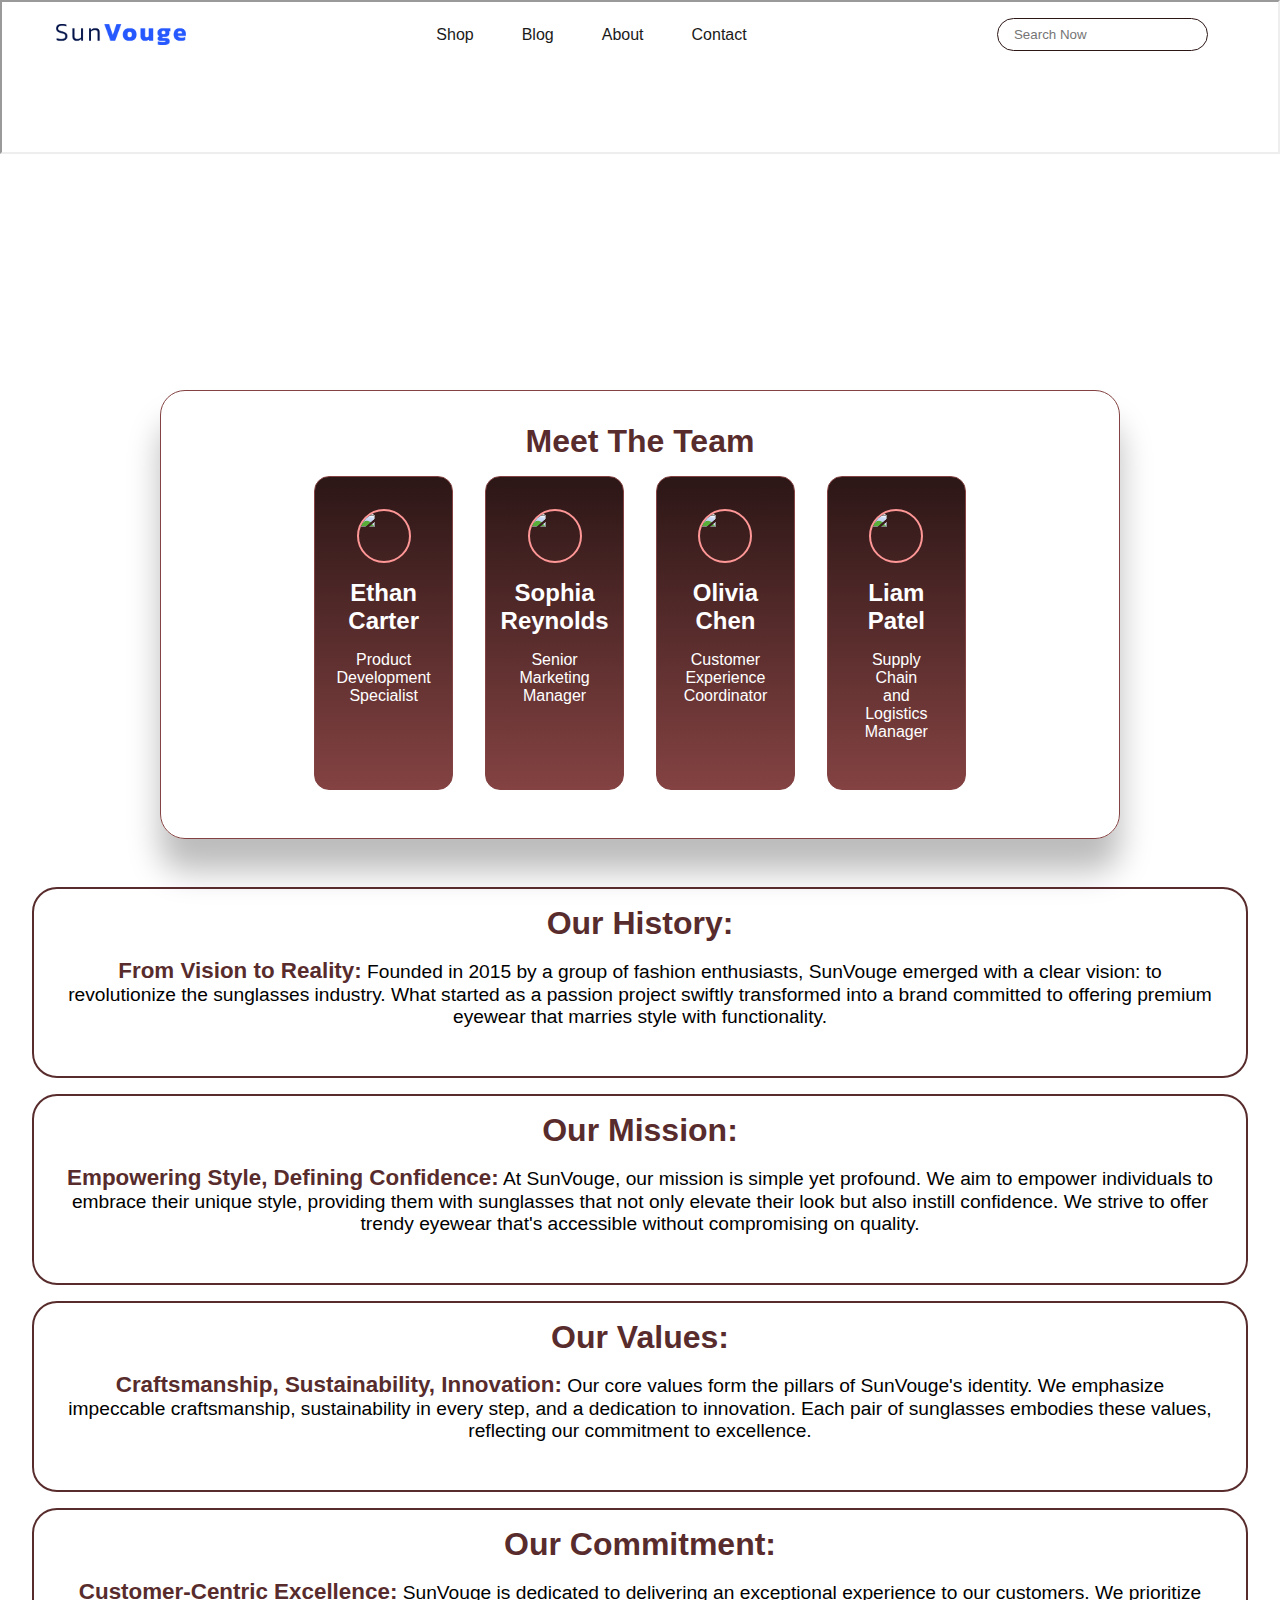
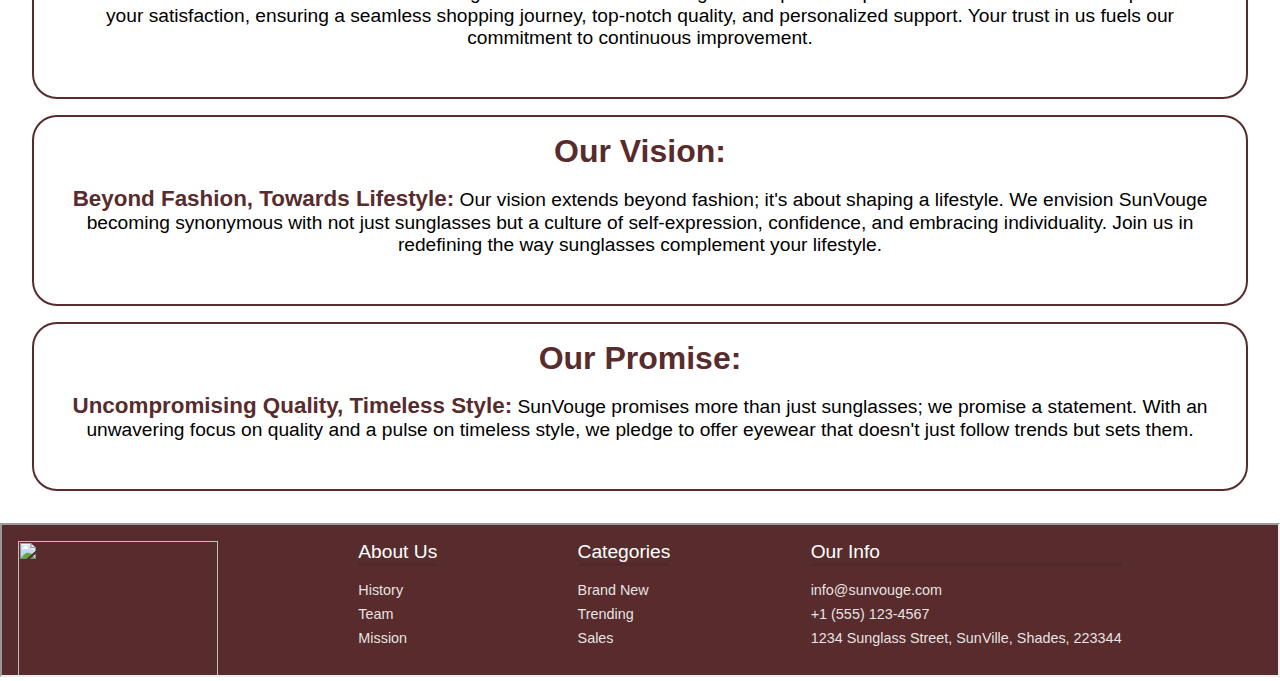
==== about.html @ d6ea435c "stvaranje responzivnosti na pocetnoj i ostalim stranicama" ====
<!DOCTYPE html>
<html lang="en">
<head>
    <meta charset="UTF-8">
    <meta name="viewport" content="width=device-width, initial-scale=1.0">
    <title>Document</title>
    <link rel="stylesheet" href="css/about.css">

    <script src="https://unpkg.com/boxicons@2.1.4/dist/boxicons.js"></script>
    <link
    href="https://cdn.jsdelivr.net/npm/remixicon@4.0.0/fonts/remixicon.css"
    rel="stylesheet"/>
</head>
<body>
    <object>
        <iframe src="partials/shopheader.html" width="100%" class="auto-height-iframe"></iframe>
    </object>
    <header>
        <div class="banner-img">
            <h2 class="header">About Us</h2>
            <p>Learn something about our team and our mission as <br>best selling sunglasses webshop out there.</p>
        </div>
    </header>
    <section class="main">
        <div class="meet-the-team">
            <h2 class="header">Meet The Team</h2>
            <div class="our-team">
                <div class="team-card">
                    <div class="profile-img">
                        <img src="slike/team/member1.jpg">
                    </div>
                    <h3 class="sub-header">Ethan Carter</h3>
                    <p>Product Development Specialist</p>
                    <div class="socials">
                        <a href="#"><i class="ri-twitter-x-fill"></i></i></a>
                        <a href="#"><i class="ri-facebook-fill"></i></a>
                        <a href="#"><i class="ri-instagram-fill"></i></a>
                    </div>
                </div>
                <div class="team-card">
                    <div class="profile-img">
                        <img src="slike/team/member2.jpg">
                    </div>
                    <h3 class="sub-header">Sophia Reynolds</h3>
                    <p>Senior Marketing Manager</p>
                    <div class="socials">
                        <a href="#"><i class="ri-twitter-x-fill"></i></i></a>
                        <a href="#"><i class="ri-facebook-fill"></i></a>
                        <a href="#"><i class="ri-instagram-fill"></i></a>
                    </div>
                </div>
                <div class="team-card">
                    <div class="profile-img">
                        <img src="slike/team/member3.jpg">
                    </div>
                    <h3 class="sub-header">Olivia Chen</h3>
                    <p>Customer Experience Coordinator</p>
                    <div class="socials">
                        <a href="#"><i class="ri-twitter-x-fill"></i></i></a>
                        <a href="#"><i class="ri-facebook-fill"></i></a>
                        <a href="#"><i class="ri-instagram-fill"></i></a>
                    </div>
                </div>
                <div class="team-card">
                    <div class="profile-img">
                        <img src="slike/team/member4.jpg">
                    </div>
                    <h3 class="sub-header">Liam Patel</h3>
                    <p>Supply Chain and Logistics Manager</p>
                    <div class="socials">
                        <a href="#"><i class="ri-twitter-x-fill"></i></i></a>
                        <a href="#"><i class="ri-facebook-fill"></i></a>
                        <a href="#"><i class="ri-instagram-fill"></i></a>
                    </div>
                </div>
            </div>
        </div>
    </section>
    <section class="story">
        <div class="container">
            <h2 class="header">Our History:</h2>
            <p><strong>From Vision to Reality:</strong> Founded in 2015 by a group of fashion enthusiasts, SunVouge emerged with a clear vision: to revolutionize the sunglasses industry. What started as a passion project swiftly transformed into a brand committed to offering premium eyewear that marries style with functionality.</p>
        </div>
        <div class="container">
            <h2 class="header">Our Mission:</h2>
            <p><strong>Empowering Style, Defining Confidence:</strong> At SunVouge, our mission is simple yet profound. We aim to empower individuals to embrace their unique style, providing them with sunglasses that not only elevate their look but also instill confidence. We strive to offer trendy eyewear that's accessible without compromising on quality.</p>
        </div>
        <div class="container">
            <h2 class="header">Our Values:</h2>
            <p><strong>Craftsmanship, Sustainability, Innovation:</strong> Our core values form the pillars of SunVouge's identity. We emphasize impeccable craftsmanship, sustainability in every step, and a dedication to innovation. Each pair of sunglasses embodies these values, reflecting our commitment to excellence.</p>
        </div>
        <div class="container">
            <h2 class="header">Our Commitment:</h2>
            <p><strong>Customer-Centric Excellence:</strong> SunVouge is dedicated to delivering an exceptional experience to our customers. We prioritize your satisfaction, ensuring a seamless shopping journey, top-notch quality, and personalized support. Your trust in us fuels our commitment to continuous improvement.</p>
        </div>
        <div class="container">
            <h2 class="header">Our Vision:</h2>
            <p><strong>Beyond Fashion, Towards Lifestyle:</strong> Our vision extends beyond fashion; it's about shaping a lifestyle. We envision SunVouge becoming synonymous with not just sunglasses but a culture of self-expression, confidence, and embracing individuality. Join us in redefining the way sunglasses complement your lifestyle.</p>
        </div>
        <div class="container">
            <h2 class="header">Our Promise:</h2>
            <p><strong>Uncompromising Quality, Timeless Style:</strong> SunVouge promises more than just sunglasses; we promise a statement. With an unwavering focus on quality and a pulse on timeless style, we pledge to offer eyewear that doesn't just follow trends but sets them.</p>
        </div>
    </section>
    <object>
        <iframe src="partials/footer.html" width="100%" class="auto-height-iframe"></iframe>
    </object>


    <script src="js/javascript.js"></script>
</body>
</html>
---- css/about.css ----
*{
    padding: 0;
    margin: 0;
    box-sizing: border-box;
    list-style-type: none;
    text-decoration: none;
}

body{
    font-family: 'Poppins', sans-serif;
}
img{
    width: 100%;
    display: flex;
}

.banner-img{
    background-image: url(../slike/banner3.png);
    background-repeat: no-repeat;
    background-position: center;
    background-size: cover;
    height: 200px;
    width: 100%;
    text-align: center;
    padding: 3rem 3rem;
}
.header{
    font-size: 3rem;
    font-weight: 600;
    color: white;
    margin-bottom: .5rem;
}
.banner-img p{
    color: white;
}

.main{
    width: 95vw;
    padding: 2rem 2rem;
    margin: 0 auto;
    display: flex;
    justify-content: center;
    align-items: center;
}

.main .header{
    color: #582c2c;
    font-size: 2rem;
    margin: auto;
}

.meet-the-team{
    display: flex;
    flex-direction: column;
    max-width: 75vw;
    background:#fffffff6;
    box-shadow: 0 2rem 2rem #00000044;
    border: 1px solid #844242;
    border-radius: 25px;
    padding: 2rem 0;
}

.our-team{
    width: 100%;
    display: flex;
    justify-content: center;
    text-align: center;
    border-radius: 50px;
    padding: 1rem 1rem;
}

.team-card{
    padding: 2rem;
    margin: 0 1rem;
    display: flex;
    flex-direction: column;
    align-items: center;
    background: linear-gradient(0deg, #844242 0%, #582c2c 50%, #2c1616 100%);
    border-radius: 15px;
    border: 1px solid #844242;
    max-width: 15%;
}

.profile-img{
    margin-bottom: 1rem;
    border-radius: 50%;
    max-width: 100px;
    max-height: 100px;
    overflow: hidden;
    border: 2px solid #ff9797;
    /* box-shadow: 0 2px 10px rgba(0, 0, 0, 0.205); */
}

.profile-img img{
    object-fit: cover;
    min-width: 50px;
    min-height: 50px;
}

.sub-header{
    color: white;
    font-size: 1.5rem;
    font-weight: 600;
    margin-bottom: 1rem;
}
.team-card p{
    color: white;
    margin-bottom: 1rem;
}

.team-card a{
    color: white;
}

.story{
    width: 95vw;
    padding: 1rem 1rem;
    display: flex;
    flex-direction: column;
    margin: 0 auto;
    text-align: center;
    align-items: center;
}

.story .header{
    color: #582c2c;
    font-size: 2rem;
    margin: auto;
    margin-bottom: 1rem;
}

.story p{
    color: black;
    font-size: 1.2rem;
    margin-bottom: 2rem;
}

.story strong{
    color: #582c2c;
    border-bottom: 1px solid white;
    font-size: 1.4rem;
}

.container{
    width: 95vw;
    border: 2px solid #582c2c;
    border-radius: 25px;
    margin-bottom: 1rem;
    padding: 1rem 2rem;
}
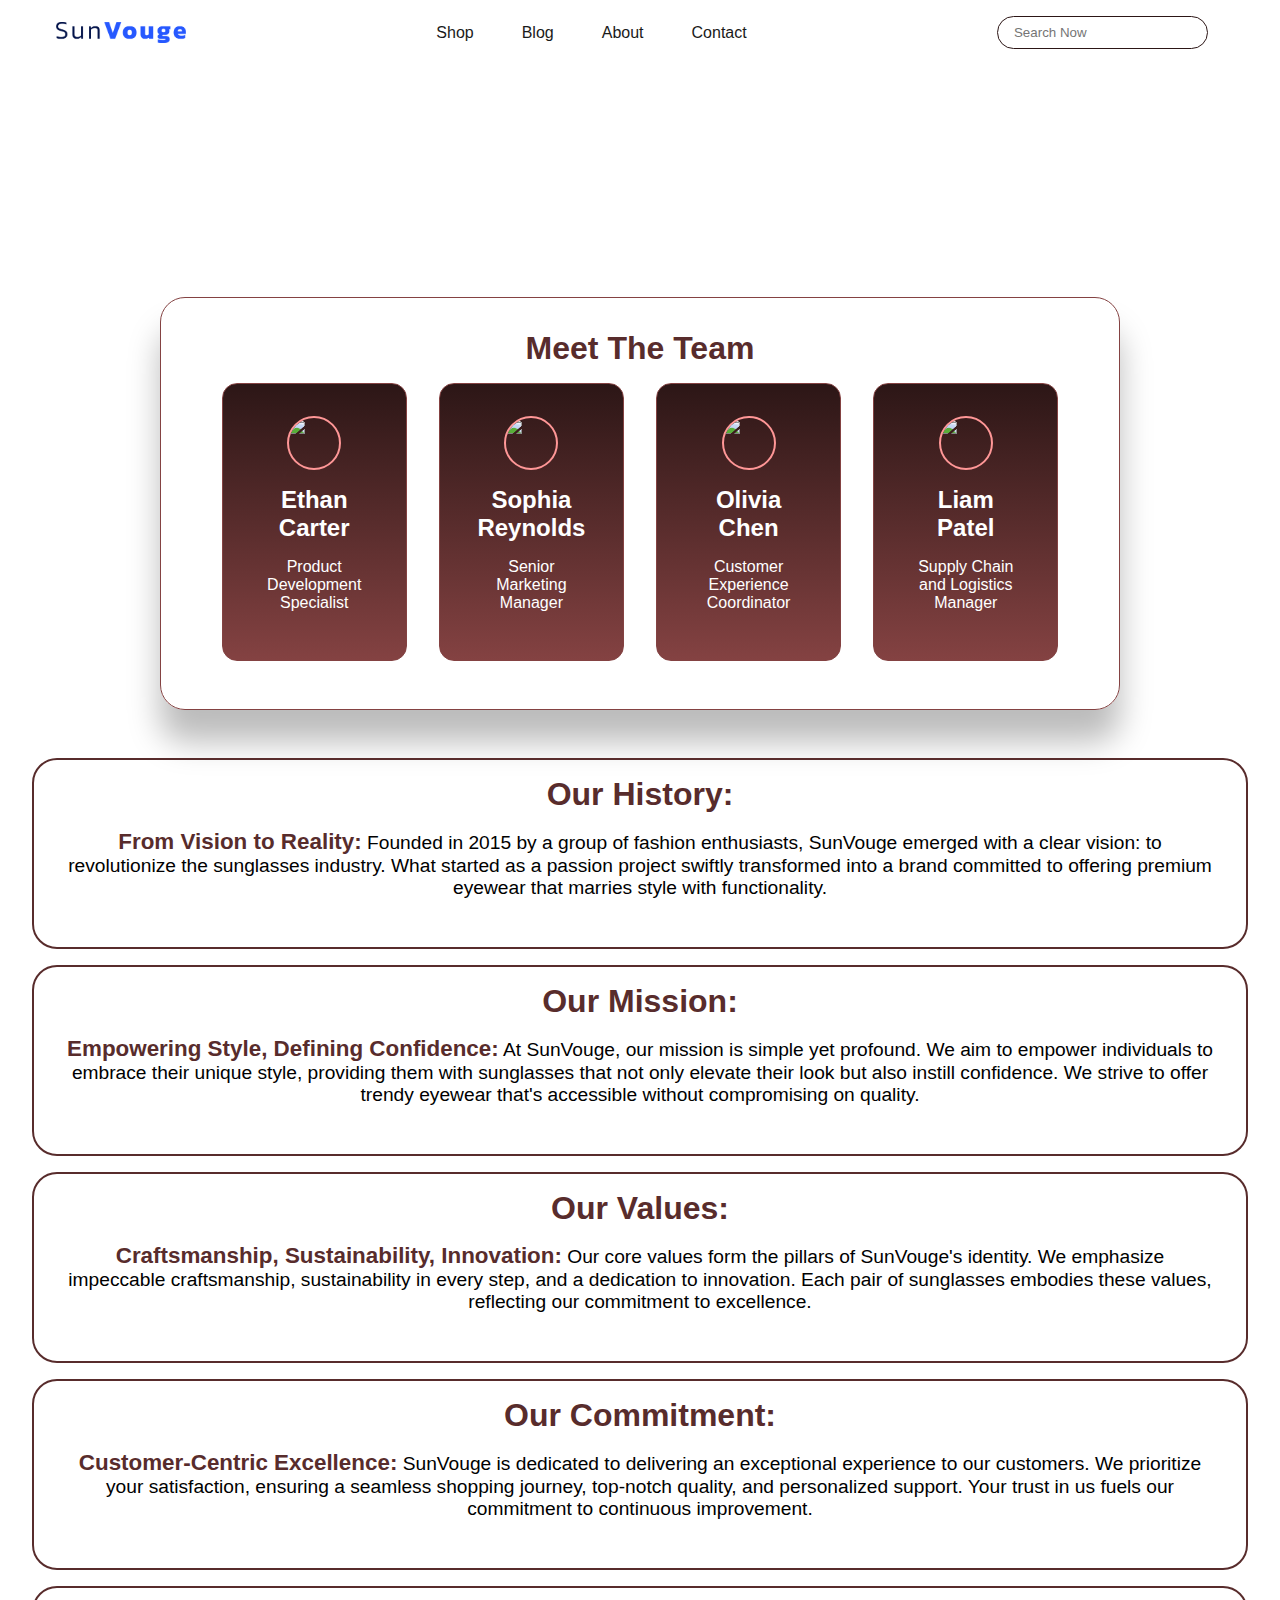
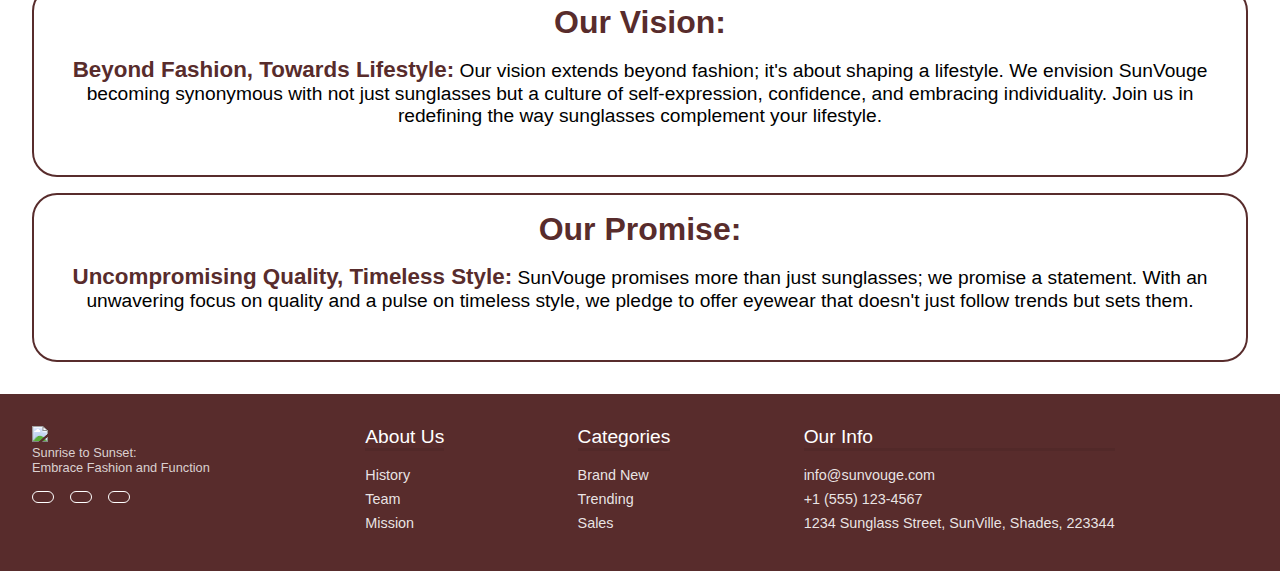
==== commit decd7a46: "js funkcija za header i footer partials" ====
--- a/about.html
+++ b/about.html
@@ -5,16 +5,15 @@
     <meta name="viewport" content="width=device-width, initial-scale=1.0">
     <title>Document</title>
     <link rel="stylesheet" href="css/about.css">
-
+    <link rel="stylesheet" href="css/shopheader.css">
+    <link rel="stylesheet" href="css/footer.css">
     <script src="https://unpkg.com/boxicons@2.1.4/dist/boxicons.js"></script>
     <link
     href="https://cdn.jsdelivr.net/npm/remixicon@4.0.0/fonts/remixicon.css"
     rel="stylesheet"/>
 </head>
 <body>
-    <object>
-        <iframe src="partials/shopheader.html" width="100%" class="auto-height-iframe"></iframe>
-    </object>
+    <section id="header"></section>
     <header>
         <div class="banner-img">
             <h2 class="header">About Us</h2>
@@ -102,11 +101,9 @@
             <p><strong>Uncompromising Quality, Timeless Style:</strong> SunVouge promises more than just sunglasses; we promise a statement. With an unwavering focus on quality and a pulse on timeless style, we pledge to offer eyewear that doesn't just follow trends but sets them.</p>
         </div>
     </section>
-    <object>
-        <iframe src="partials/footer.html" width="100%" class="auto-height-iframe"></iframe>
-    </object>
+    <footer id="footer"></footer>
 
-
-    <script src="js/javascript.js"></script>
+    <script src="js/footer.js"></script>
+    <script src="js/whiteHeader.js"></script>
 </body>
 </html>--- a/css/about.css
+++ b/css/about.css
@@ -78,7 +78,7 @@
     background: linear-gradient(0deg, #844242 0%, #582c2c 50%, #2c1616 100%);
     border-radius: 15px;
     border: 1px solid #844242;
-    max-width: 15%;
+    max-width: 20%;
 }
 
 .profile-img{
@@ -147,4 +147,14 @@
     border-radius: 25px;
     margin-bottom: 1rem;
     padding: 1rem 2rem;
+}
+
+@media (width < 1200px){
+    .our-team{
+        flex-wrap: wrap;
+    }
+    .team-card{
+        max-width: 50%;
+        margin-bottom: 1rem;
+    }
 }--- a/css/shopheader.css
+++ b/css/shopheader.css
@@ -0,0 +1,108 @@
+*{
+    padding: 0;
+    margin: 0;
+    box-sizing: border-box;
+    list-style-type: none;
+    text-decoration: none;
+}
+
+body{
+    font-family: 'Poppins', sans-serif;
+}
+img{
+    width: 100%;
+    display: flex;
+}
+
+.nav{
+    max-width: 1200px;
+    margin: auto;
+    padding: 1rem 1rem;
+    align-items: center;
+    justify-content: space-between;
+    display: flex;
+    color: rgb(26, 26, 26);
+}
+.nav-logo img{
+    display: flex;
+    width: 130px;
+    cursor: pointer;
+    transition: all 0.3s ease;
+}
+.nav-logo img:hover{
+    transform: scale(1.2);
+}
+.nav-links{
+    display: flex;
+    align-items: center;
+    gap: 3rem;
+}
+
+.link a{
+    color: rgb(26, 26, 26);
+    position: relative;
+    padding-bottom: 0.5rem;
+    transition: all 0.3s ease;
+}
+.link a::after{
+    content: "";
+    position: absolute;
+    height: 1px;
+    width: 0;
+    bottom: 0;
+    left: 0;
+    background-color: #582c2c;
+    transition: all 0.3s ease;
+}
+.link a:hover::after{
+    width: 70%;
+}
+
+.search-cart{
+    display: flex;
+    align-items: center;
+    justify-content: space-between;
+    gap: 1rem;
+}
+
+.search-cart a i{
+    color: #844242;
+    font-size: 2rem;
+    transition: all 0.3s ease;
+}
+.search-cart a i:hover{
+    color: #2c1616;
+    font-size: 2.2rem;
+}
+.search-cart input{
+    border: 1px solid #2c1616;
+    padding: .5rem 1rem;
+    border-radius: 50px;
+}
+
+
+@media only screen and (max-width: 1200px) {
+    .nav {
+        flex-direction: column; /* Stack items vertically for smaller screens */
+    }
+
+    .nav-links {
+        display: flex;
+        flex-direction: column;
+        gap: 1rem;
+        text-align: center; /* Center-align the links */
+        width: 100%;
+    }
+
+    .search-cart {
+        display: flex;
+        flex-direction: column;
+        align-items: center;
+        gap: 1rem;
+        width: 100%;
+    }
+    
+    .search-cart input {
+        width: 100%; /* Make the input full width */
+    }
+}--- a/css/footer.css
+++ b/css/footer.css
@@ -0,0 +1,74 @@
+*{
+    padding: 0;
+    margin: 0;
+    box-sizing: border-box;
+    list-style-type: none;
+    text-decoration: none;
+    font-family: 'Poppins', sans-serif;
+}
+
+footer{
+    background: #582c2c;
+    display: flex;
+    flex-wrap: wrap;
+    width: 100%;
+    padding: 1rem 1rem;
+    height: 100%;
+}
+
+.footer-logo img{
+    display: flex;
+    width: 200px;
+    cursor: pointer;
+    margin-bottom: .2rem;
+    transition: all 0.3s ease;
+}
+.footer-column{
+    margin-right: auto;
+}
+.footer-column p{
+    color: rgba(255, 255, 255, 0.788);
+    font-size: .8rem;
+    font-weight: 400;
+    margin-bottom: 1rem;
+
+}
+.footer .footer-column .socials{
+    display: flex;
+    align-items: center;
+    gap: 1rem;
+}
+footer .footer-column .socials a{
+    color: white;
+    border: 1px solid white;
+    padding: 5px 10px;
+    font-size: 1rem;
+    border-radius: 25px;
+    transition: all 0.3s ease;
+}
+footer .footer-column .socials a:hover{
+    color: rgba(255, 255, 255, 0.897);
+    transform: scale(0.95);
+    background-color: #8ba6ff;
+    border-color: #8ba6ff;
+}
+
+footer .footer-column h4{
+    color: white;
+    margin-bottom: 1rem;
+    font-size: 1.2rem;
+    font-weight: 500;
+    border-bottom: 3px solid #522929;
+}
+footer .footer-column > a{
+    display: flex;
+    flex-direction: column;
+    color: rgba(255, 255, 255, 0.884);
+    font-size: .9rem;
+    font-weight: 400;
+    margin-bottom: .5rem;
+    transition: all 0.3s ease;
+}
+footer .footer-column > a:hover{
+    color: #8ba6ff;
+}